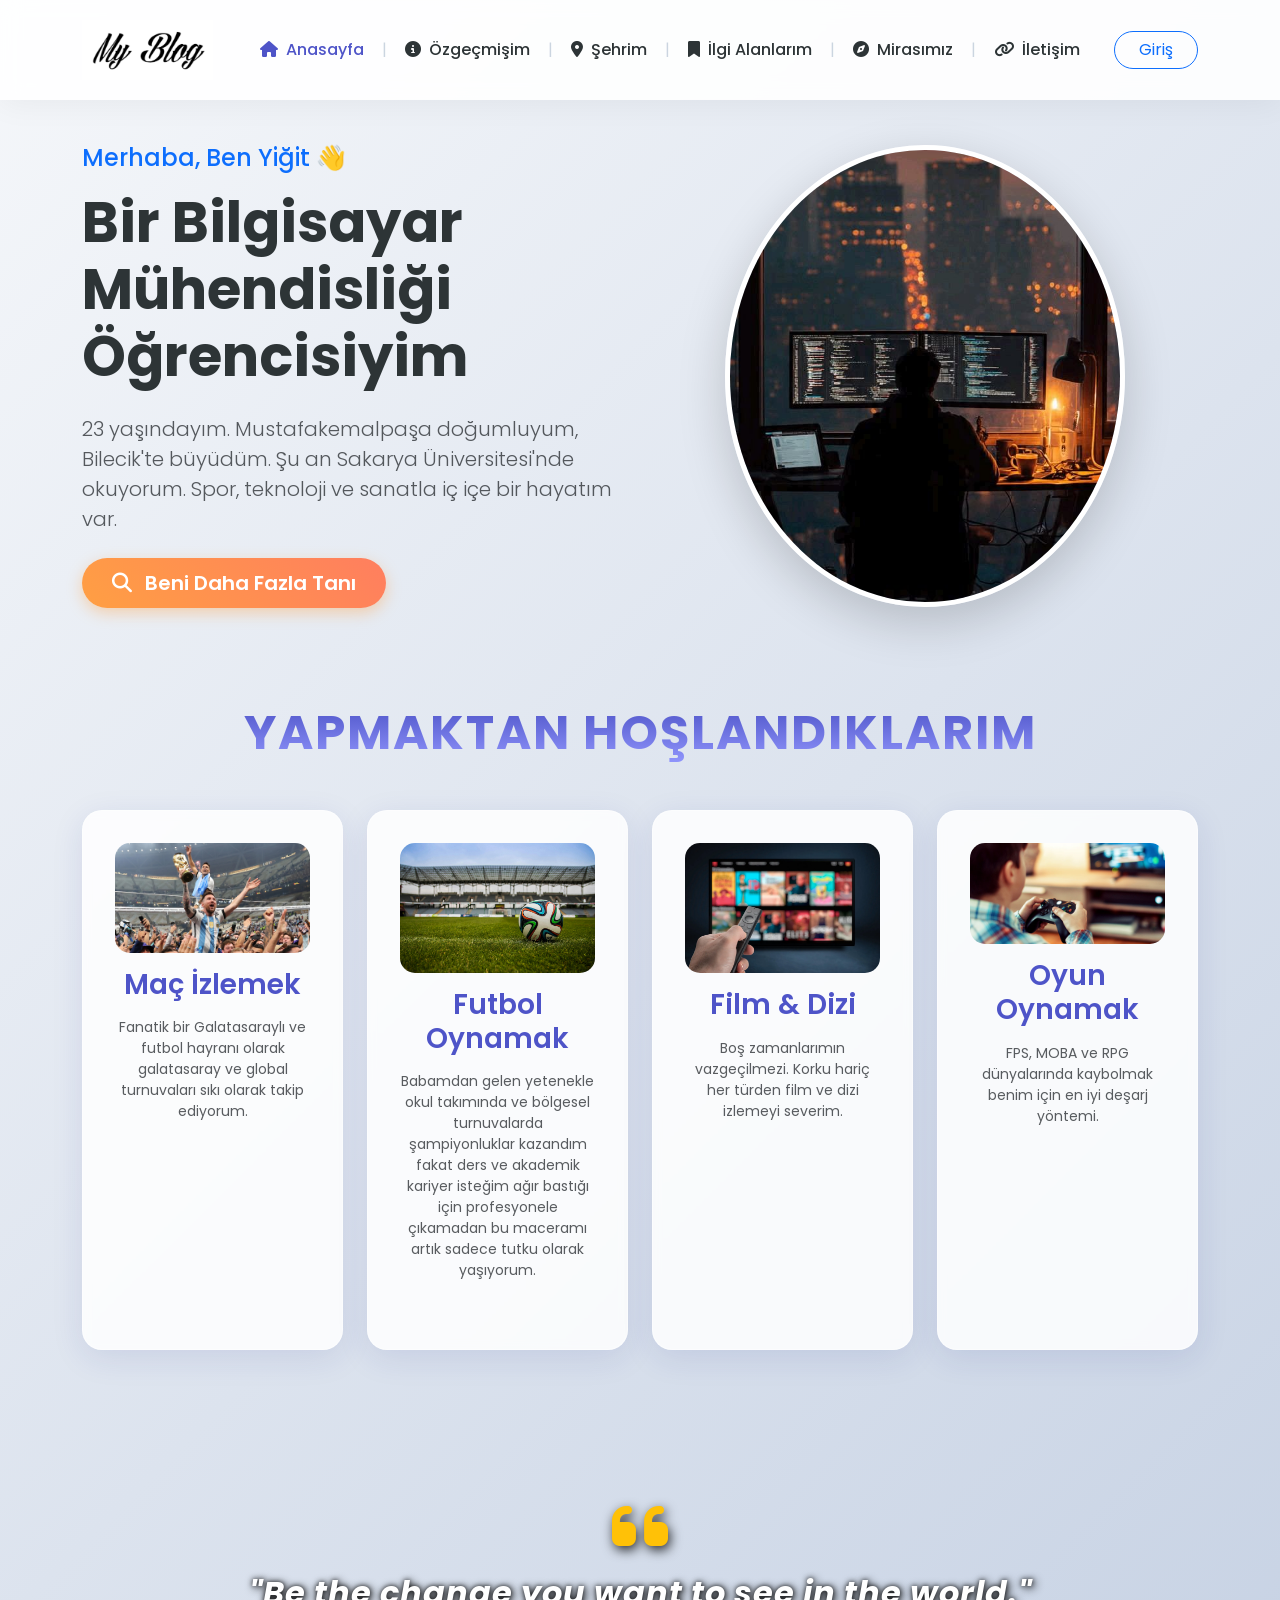
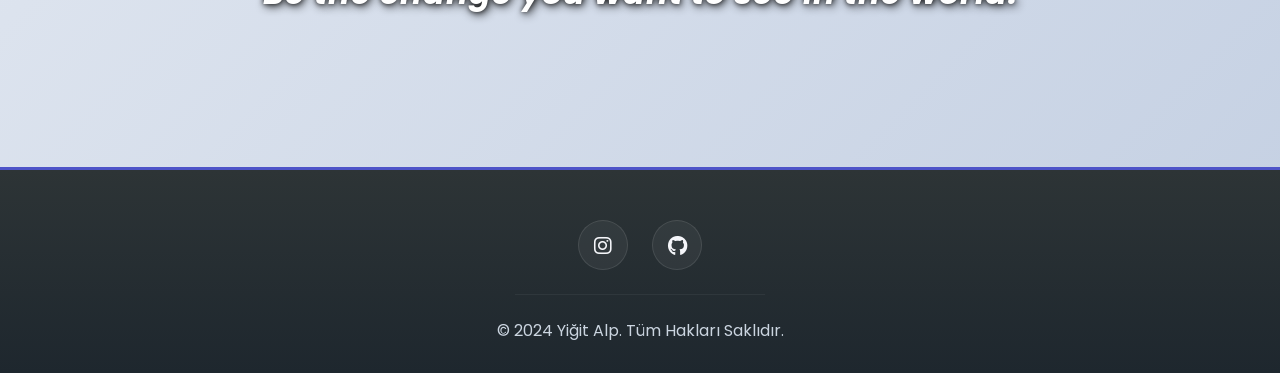
==== index.html @ 54eb5b1c "index.html ve still.css tamamlandı." ====
<!DOCTYPE html>
<html lang="tr">
<head>
    <meta charset="UTF-8">
    <meta name="viewport" content="width=device-width, initial-scale=1.0">
    <title>Yiğit Alp | Kişisel Blog</title>
    <link href="https://cdn.jsdelivr.net/npm/bootstrap@5.3.0/dist/css/bootstrap.min.css" rel="stylesheet">
    <link rel="stylesheet" href="https://cdnjs.cloudflare.com/ajax/libs/font-awesome/6.5.2/css/all.min.css" />
    <link href="https://unpkg.com/aos@2.3.1/dist/aos.css" rel="stylesheet">
    <link rel="stylesheet" href="still.css">
</head>
<body>

    <nav class="navbar navbar-expand-lg fixed-top">
        <div class="container">
            <a class="navbar-brand" href="index.html">
                <img class="img-fluid logo" src="Resimler/logo2.png" alt="Logo">
            </a>
            <button class="navbar-toggler" type="button" data-bs-toggle="collapse" data-bs-target="#navbarSupportedContent">
                <span class="navbar-toggler-icon"></span>
            </button>
            <div class="collapse navbar-collapse" id="navbarSupportedContent">
                <ul class="navbar-nav ms-auto mb-2 mb-lg-0 align-items-center">
                    <li class="nav-item"><a class="nav-link active" href="index.html"><i class="fa-solid fa-house me-1"></i> Anasayfa</a></li>
                    <li class="nav-item"><span class="ayrac">|</span></li>
                    <li class="nav-item"><a class="nav-link" href="hakkimda.html"><i class="fa-solid fa-circle-info me-1"></i> Özgeçmişim</a></li>
                    <li class="nav-item"><span class="ayrac">|</span></li>
                    <li class="nav-item"><a class="nav-link" href="sehrim.html"><i class="fa-solid fa-location-dot me-1"></i> Şehrim</a></li>
                    <li class="nav-item"><span class="ayrac">|</span></li>
                    <li class="nav-item"><a class="nav-link" href="ilgialanlarim.html"><i class="fa-solid fa-bookmark me-1"></i> İlgi Alanlarım</a></li>
                    <li class="nav-item"><span class="ayrac">|</span></li>
                    <li class="nav-item"><a class="nav-link" href="mirasimiz.html"><i class="fa-solid fa-compass me-1"></i> Mirasımız</a></li>
                    <li class="nav-item"><span class="ayrac">|</span></li>
                    <li class="nav-item"><a class="nav-link" href="iletisim.html"><i class="fa-solid fa-link me-1"></i> İletişim</a></li>
                    <li class="nav-item ms-3"><a class="btn btn-outline-primary rounded-pill px-4" href="login.html">Giriş</a></li>
                </ul>
            </div>
        </div>
    </nav>

    <div class="container mt-5 pt-5">
        <div class="row align-items-center min-vh-75 py-5">
            <div class="col-lg-6" data-aos="fade-right">
                <h4 class="text-primary mb-3">Merhaba, Ben Yiğit 👋</h4>
                <h1 class="display-4 fw-bold mb-4">Bir Bilgisayar Mühendisliği Öğrencisiyim</h1>
                <p class="lead text-muted mb-4">
                    23 yaşındayım. Mustafakemalpaşa doğumluyum, Bilecik'te büyüdüm. Şu an Sakarya Üniversitesi'nde okuyorum.
                    Spor, teknoloji ve sanatla iç içe bir hayatım var.
                </p>
                <a href="hakkimda.html" class="btn btn-custom btn-lg"><i class="fa-solid fa-magnifying-glass me-2"></i> Beni Daha Fazla Tanı</a>
            </div>
            <div class="col-lg-6 text-center" data-aos="fade-left">
                <img src="Resimler/home.png" class="img-fluid rounded-circle shadow-lg" style="max-width: 400px; border: 5px solid white;" alt="Profil">
            </div>
        </div>
    </div>

    <div class="container py-5">
        <div class="text-center mb-5" data-aos="fade-up">
            <h2 class="sayfa-baslik">Yapmaktan Hoşlandıklarım</h2>
        </div>
        <div class="row">
            <div class="col-md-3" data-aos="fade-up" data-aos-delay="100">
                <div class="modern-card text-center h-100">
                    <img src="Resimler/football.png" class="img-fluid" alt="Maç">
                    <h3>Maç İzlemek</h3>
                    <p class="small text-muted">Fanatik bir Galatasaraylı ve futbol hayranı olarak galatasaray ve global turnuvaları sıkı olarak takip ediyorum.</p>
                </div>
            </div>
            <div class="col-md-3" data-aos="fade-up" data-aos-delay="200">
                <div class="modern-card text-center h-100">
                    <img src="Resimler/football2.png.jpg" class="img-fluid" alt="Futbol">
                    <h3>Futbol Oynamak</h3>
                    <p class="small text-muted">Babamdan gelen yetenekle okul takımında ve bölgesel turnuvalarda şampiyonluklar kazandım fakat ders ve akademik kariyer isteğim ağır bastığı için profesyonele çıkamadan bu maceramı artık sadece tutku olarak yaşıyorum.</p>
                </div>
            </div>
            <div class="col-md-3" data-aos="fade-up" data-aos-delay="300">
                <div class="modern-card text-center h-100">
                    <img src="Resimler/watchmovie.png" class="img-fluid" alt="Film">
                    <h3>Film & Dizi</h3>
                    <p class="small text-muted">Boş zamanlarımın vazgeçilmezi. Korku hariç her türden film ve dizi izlemeyi severim.</p>
                </div>
            </div>
            <div class="col-md-3" data-aos="fade-up" data-aos-delay="400">
                <div class="modern-card text-center h-100">
                    <img src="Resimler/videogame.png" class="img-fluid" alt="Oyun">
                    <h3>Oyun Oynamak</h3>
                    <p class="small text-muted">FPS, MOBA ve RPG dünyalarında kaybolmak benim için en iyi deşarj yöntemi.</p>
                </div>
            </div>
        </div>
    </div>

    <div class="container-fluid py-5 text-white text-center slogan-bg" style="background: url('Resimler/arka1.png.jpg') center/cover fixed;">
        <div class="py-5">
            <i class="fa-solid fa-quote-left display-3 mb-3 text-warning" style="filter: drop-shadow(2px 4px 6px rgba(0,0,0,0.8));"></i>
            <h2 class="fst-italic fw-bold slogan-text">"Be the change you want to see in the world."</h2>
        </div>
    </div>

    <footer class="footer text-center">
        <div class="container">
            <div class="social-icons mb-4">
                <a href="https://www.instagram.com/yigitalp.cakir/" target="_blank" title="Instagram"><i class="fa-brands fa-instagram"></i></a>
                <a href="https://github.com/YigitAlpCakirr" target="_blank" title="GitHub"><i class="fa-brands fa-github"></i></a>
            </div>
            <hr class="mx-auto" style="width: 250px; border-color: rgba(255,255,255,0.2);">
            <p class="mt-4 mb-0" style="color: #cbd5e0;">&copy; 2024 Yiğit Alp. Tüm Hakları Saklıdır.</p>
        </div>
    </footer>

    <script src="https://cdn.jsdelivr.net/npm/bootstrap@5.3.0/dist/js/bootstrap.bundle.min.js"></script>
    <script src="https://unpkg.com/aos@2.3.1/dist/aos.js"></script>
    <script>
        AOS.init({
            duration: 1000,
            once: true
        });
    </script>
</body>
</html>
---- still.css ----
@import url('https://fonts.googleapis.com/css2?family=Poppins:wght@300;400;600;700&display=swap');

:root {
    --primary-color: #4e54c8;
    --secondary-color: #8f94fb;
    --accent-color: #ff9f43;
    --text-dark: #2d3436;
    --text-light: #f5f6fa;
    --glass-bg: rgba(255, 255, 255, 0.85);
    --glass-border: rgba(255, 255, 255, 0.4);
}

* {
    box-sizing: border-box;
    margin: 0;
    padding: 0;
}

body {
    font-family: 'Poppins', sans-serif;
    background: linear-gradient(135deg, #f5f7fa 0%, #c3cfe2 100%);
    color: var(--text-dark);
    min-height: 100vh;
    overflow-x: hidden;
}

/* --- Navbar Tasarımı --- */
.navbar {
    background: rgba(255, 255, 255, 0.9) !important;
    backdrop-filter: blur(10px);
    box-shadow: 0 4px 30px rgba(0, 0, 0, 0.05);
    padding: 15px 0;
}

.navbar-brand img.logo {
    height: 60px;
    transition: transform 0.3s;
}

.navbar-brand:hover img.logo {
    transform: scale(1.05);
}

.nav-link {
    color: var(--text-dark) !important;
    font-weight: 500;
    margin: 0 10px;
    transition: all 0.3s ease;
    position: relative;
}

.nav-link:hover, .nav-link.active {
    color: var(--primary-color) !important;
}

.nav-link::after {
    content: '';
    position: absolute;
    width: 0;
    height: 2px;
    bottom: 0;
    left: 0;
    background-color: var(--primary-color);
    transition: width 0.3s;
}

.nav-link:hover::after {
    width: 100%;
}

.ayrac {
    color: #cbd5e0;
}

/* --- Hero & Başlıklar --- */
.ust-kisim {
    position: relative;
    padding-top: 100px; /* Navbar payı */
}

.sayfa-baslik {
    font-size: 3rem;
    font-weight: 700;
    background: -webkit-linear-gradient(var(--primary-color), var(--secondary-color)); 
    -webkit-background-clip: text; 
    background-clip: text;        
    -webkit-text-fill-color: transparent;
    margin-bottom: 2rem;
    text-transform: uppercase;
    letter-spacing: 2px;
}

.modern-card {
    background: var(--glass-bg);
    border: 1px solid var(--glass-border);
    border-radius: 20px;
    box-shadow: 0 8px 32px 0 rgba(31, 38, 135, 0.1);
    backdrop-filter: blur(4px);
    padding: 2rem;
    transition: transform 0.3s ease, box-shadow 0.3s ease;
    margin-bottom: 20px;
}

.modern-card:hover {
    transform: translateY(-10px);
    box-shadow: 0 15px 40px rgba(31, 38, 135, 0.2);
}

.modern-card img {
    border-radius: 15px;
    margin-bottom: 15px;
    max-height: 150px;
    object-fit: contain;
}

.modern-card h3, .modern-card h2 {
    color: var(--primary-color);
    font-weight: 600;
    margin-bottom: 1rem;
}

.timeline {
    position: relative;
    max-width: 1000px;
    margin: 50px auto;
}

.timeline::after {
    content: '';
    position: absolute;
    width: 4px;
    background-color: var(--primary-color);
    top: 0;
    bottom: 0;
    left: 50%;
    margin-left: -2px;
    border-radius: 2px;
}

.timeline-container {
    padding: 10px 40px;
    position: relative;
    background-color: inherit;
    width: 50%;
}

.timeline-container.left { left: 0; }
.timeline-container.right { left: 50%; }

.timeline-content {
    padding: 20px 30px;
    background: white;
    position: relative;
    border-radius: 15px;
    box-shadow: 0 5px 15px rgba(0,0,0,0.1);
}

.timeline-container::after {
    content: '';
    position: absolute;
    width: 20px;
    height: 20px;
    right: -10px;
    background-color: white;
    border: 4px solid var(--accent-color);
    top: 20px;
    border-radius: 50%;
    z-index: 1;
}

.timeline-container.right::after {
    left: -10px;
}

@media screen and (max-width: 768px) {
    .timeline::after { left: 31px; }
    .timeline-container { width: 100%; padding-left: 70px; padding-right: 25px; }
    .timeline-container.right { left: 0%; }
    .timeline-container::after { left: 21px; }
    .nav-item .ayrac { display: none; }
}

/* --- Slogan (Yazı Görünürlüğü) --- */
.slogan-text {
    text-shadow: 2px 2px 10px rgba(0, 0, 0, 0.9), 0px 0px 5px rgba(0, 0, 0, 0.8);
    letter-spacing: 1px;
}

/* --- Footer --- */
.footer {
    background: linear-gradient(to top, #1e272e, #2d3436);
    color: white;
    padding: 50px 0 30px;
    margin-top: 50px;
    border-top: 3px solid var(--primary-color);
}

.social-icons a {
    display: inline-block;
    width: 50px;
    height: 50px;
    background: rgba(255, 255, 255, 0.05);
    border-radius: 50%;
    margin: 0 10px;
    text-decoration: none;
    transition: all 0.4s ease;
    border: 1px solid rgba(255, 255, 255, 0.1);
}

.social-icons a i {
    font-size: 20px;
    line-height: 50px;
    color: #f5f6fa;
    margin: 0;
    transition: all 0.4s ease;
}

.social-icons a:hover {
    background: var(--accent-color);
    transform: translateY(-8px);
    border-color: var(--accent-color);
    box-shadow: 0 10px 20px rgba(255, 159, 67, 0.4);
}

.social-icons a:hover i {
    color: white;
}


/* --- Slider & Galeri --- */
.slider-container {
    position: relative;
    max-width: 800px;
    margin: auto;
    border-radius: 20px;
    overflow: hidden;
    box-shadow: 0 20px 50px rgba(0,0,0,0.3);
}

.slide-image {
    width: 100%;
    height: 400px;
    object-fit: cover;
}

.prev, .next {
    cursor: pointer;
    position: absolute;
    top: 50%;
    width: auto;
    padding: 16px;
    margin-top: -22px;
    color: white;
    font-weight: bold;
    font-size: 18px;
    transition: 0.6s ease;
    background-color: rgba(0,0,0,0.3);
    border-radius: 3px;
    user-select: none;
    text-decoration: none;
}

.next { right: 0; }
.prev:hover, .next:hover { background-color: rgba(0,0,0,0.8); }

.slide-text {
    position: absolute;
    bottom: 0;
    background: rgba(0, 0, 0, 0.6);
    color: #f1f1f1;
    width: 100%;
    padding: 10px;
    text-align: center;
    font-size: 18px;
}

/* --- Genel Butonlar --- */
.btn-custom {
    background: linear-gradient(45deg, var(--accent-color), #ff7e5f);
    border: none;
    color: white;
    padding: 10px 30px;
    border-radius: 30px;
    font-weight: 600;
    box-shadow: 0 5px 15px rgba(255, 159, 67, 0.4);
    transition: all 0.3s;
}

.btn-custom:hover {
    transform: scale(1.05);
    box-shadow: 0 8px 20px rgba(255, 159, 67, 0.6);
    color: white;
}
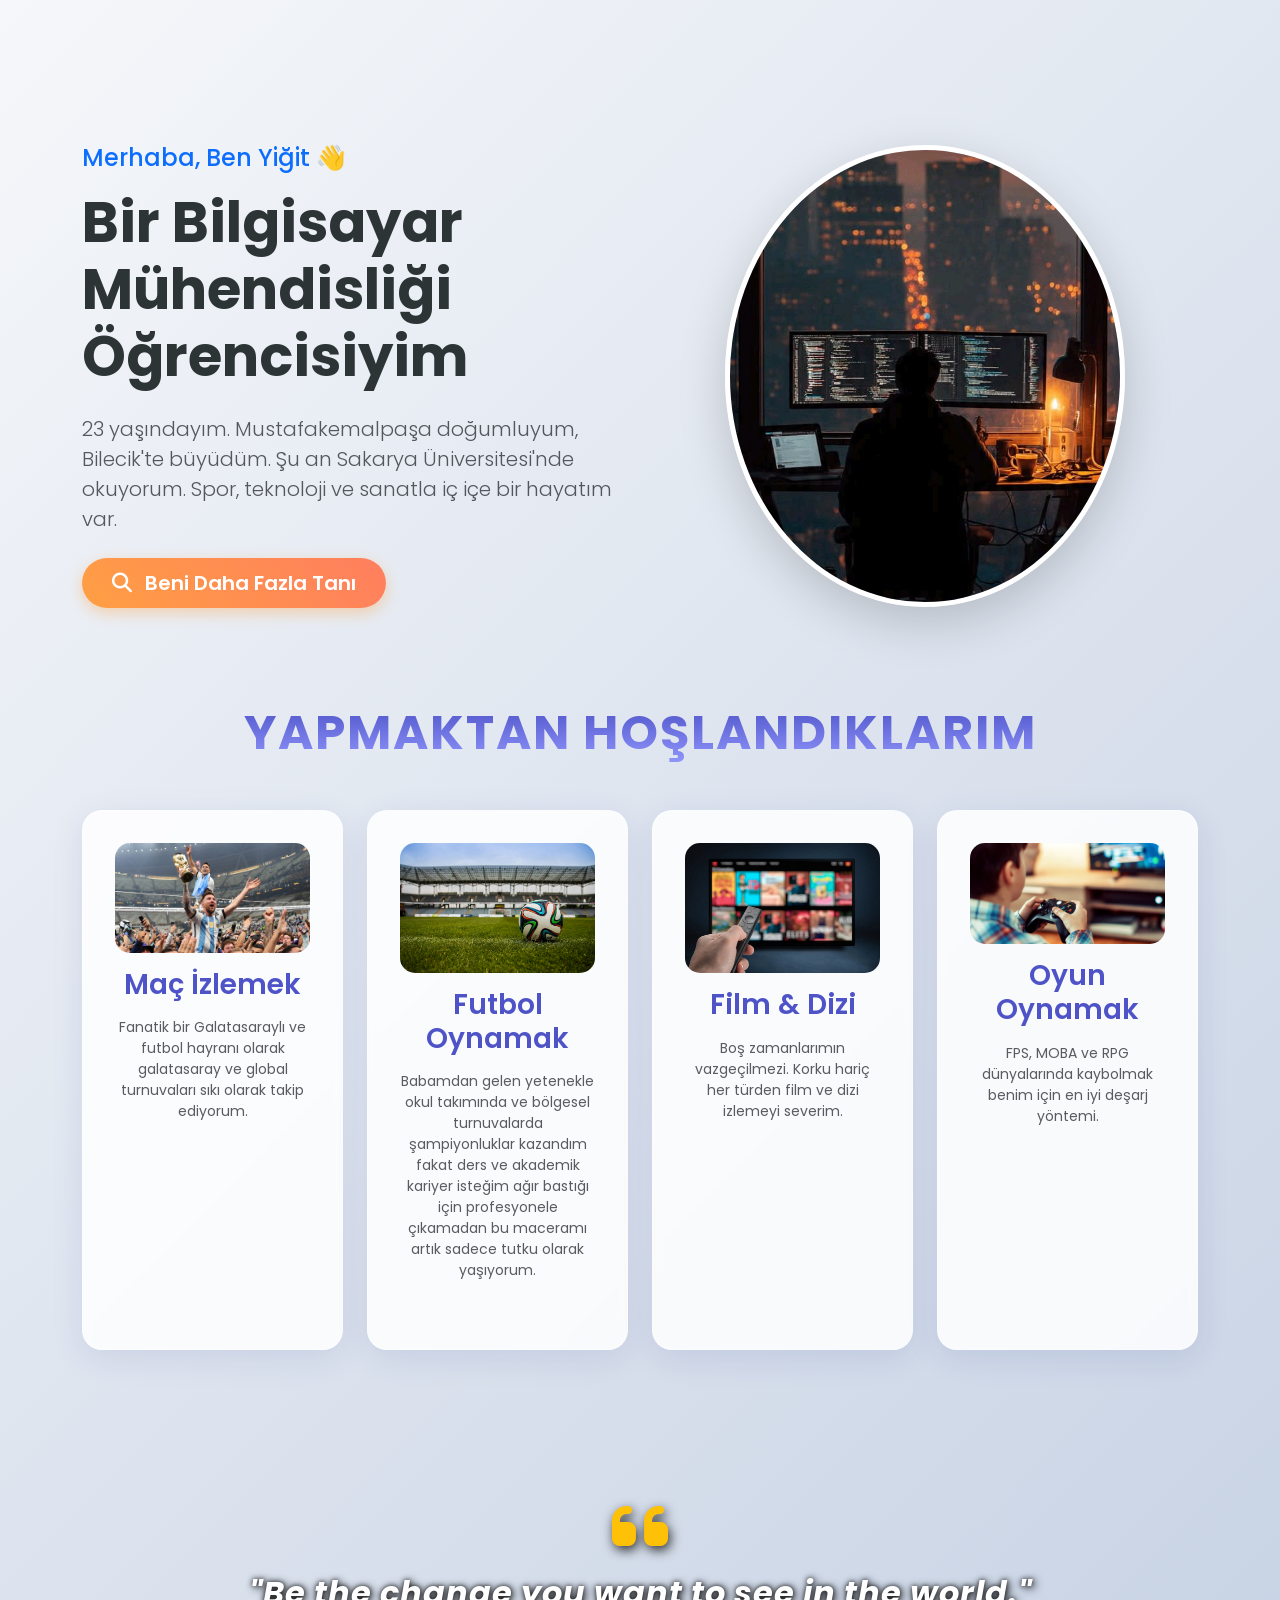
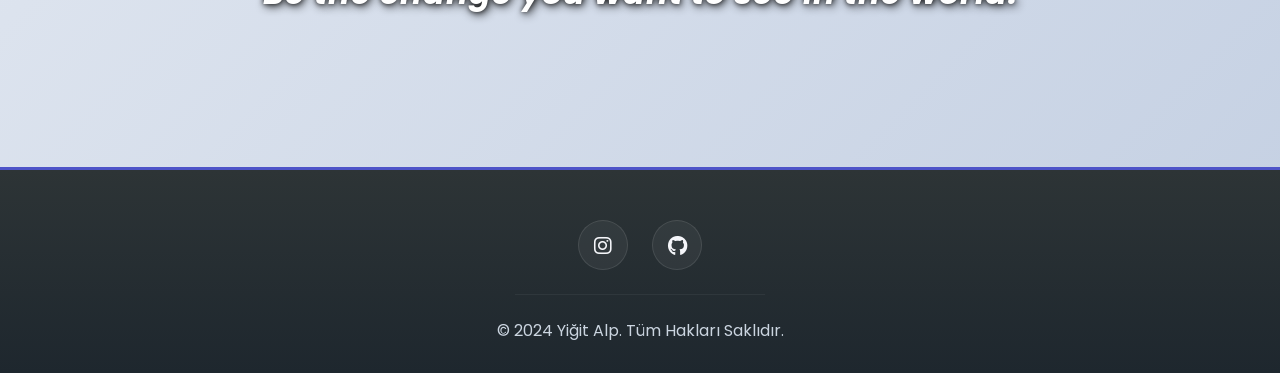
==== commit d6e91c0e: "kullanıcı girişi eklendi" ====
--- a/index.html
+++ b/index.html
@@ -11,32 +11,7 @@
 </head>
 <body>
 
-    <nav class="navbar navbar-expand-lg fixed-top">
-        <div class="container">
-            <a class="navbar-brand" href="index.html">
-                <img class="img-fluid logo" src="Resimler/logo2.png" alt="Logo">
-            </a>
-            <button class="navbar-toggler" type="button" data-bs-toggle="collapse" data-bs-target="#navbarSupportedContent">
-                <span class="navbar-toggler-icon"></span>
-            </button>
-            <div class="collapse navbar-collapse" id="navbarSupportedContent">
-                <ul class="navbar-nav ms-auto mb-2 mb-lg-0 align-items-center">
-                    <li class="nav-item"><a class="nav-link active" href="index.html"><i class="fa-solid fa-house me-1"></i> Anasayfa</a></li>
-                    <li class="nav-item"><span class="ayrac">|</span></li>
-                    <li class="nav-item"><a class="nav-link" href="hakkimda.html"><i class="fa-solid fa-circle-info me-1"></i> Özgeçmişim</a></li>
-                    <li class="nav-item"><span class="ayrac">|</span></li>
-                    <li class="nav-item"><a class="nav-link" href="sehrim.html"><i class="fa-solid fa-location-dot me-1"></i> Şehrim</a></li>
-                    <li class="nav-item"><span class="ayrac">|</span></li>
-                    <li class="nav-item"><a class="nav-link" href="ilgialanlarim.html"><i class="fa-solid fa-bookmark me-1"></i> İlgi Alanlarım</a></li>
-                    <li class="nav-item"><span class="ayrac">|</span></li>
-                    <li class="nav-item"><a class="nav-link" href="mirasimiz.html"><i class="fa-solid fa-compass me-1"></i> Mirasımız</a></li>
-                    <li class="nav-item"><span class="ayrac">|</span></li>
-                    <li class="nav-item"><a class="nav-link" href="iletisim.html"><i class="fa-solid fa-link me-1"></i> İletişim</a></li>
-                    <li class="nav-item ms-3"><a class="btn btn-outline-primary rounded-pill px-4" href="login.html">Giriş</a></li>
-                </ul>
-            </div>
-        </div>
-    </nav>
+<?php include 'navbar.php'; ?>
 
     <div class="container mt-5 pt-5">
         <div class="row align-items-center min-vh-75 py-5">
